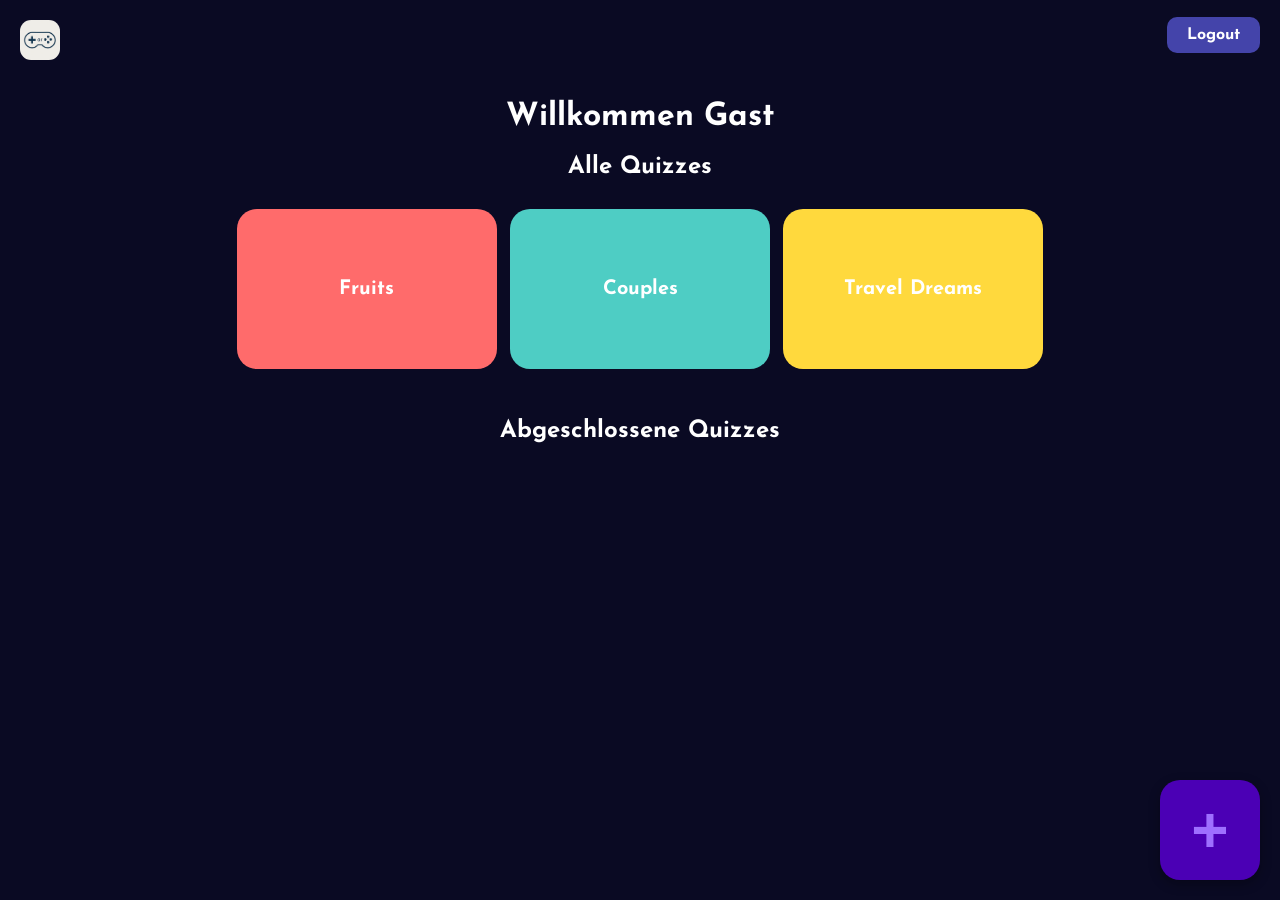
==== dashboard.html @ 1b5c449b "Add files via upload" ====
<!DOCTYPE html>
<html lang="de">

<head>
  <meta charset="UTF-8">
  <title>Dashboard</title>
  <link rel="icon" type="image/x-icon" href="images/icon.png">
  <link rel="stylesheet" href="css/main.css">
  <link href="https://fonts.googleapis.com/css2?family=Josefin+Sans&display=swap" rel="stylesheet">
</head>

<body>
  <!-- Fester Header mit Logout -->
  <header class="site-header">
    <div class="logo-container">
      <img src="images/logo.png" alt="Logo" class="site-logo">
    </div>
    <a href="index.html" class="nav-button">Logout</a>
  </header>

  <div class="container">
    <h1>Willkommen <span id="userName"></span></h1>

    <!-- Verfügbare Quizzes -->
    <h2>Alle Quizzes</h2>
    <div id="quizList" class="quiz-grid"></div>

    <!-- Abgeschlossene Quizzes -->
    <h2 style="margin-top: 50px;">Abgeschlossene Quizzes</h2>
    <div id="completedQuizzes" class="quiz-grid"></div>
  </div>

  <button class="fab-button" onclick="window.location.href='addquiz.html'">
    <span>+</span>
  </button>




  <!-- 💡 Zentrale JS-Logik -->
  <script src="js/main.js"></script>
</body>

</html>
---- css/main.css ----
/* oder was du willst */
:root {
  --radius: 20px;
  /* hier kannst du später z.B. 16px oder 2xl oder 50% setzen */
}


body {
  margin: 0;
  font-family: 'Josefin Sans', sans-serif;
  background-color: #0a0a23;
  color: white;
}

.container {
  max-width: 800px;
  margin: auto;
  padding: 20px;
  text-align: center;
}

.site-header {
  position: fixed;
  top: 0;
  right: 0;
  left: 0;
  padding: 10px 20px;
  background-color: #0a0a23;
  display: flex;
  justify-content: space-between;
  align-items: center;
  z-index: 1000;
}

.site-logo {
  width: 40px;
  /* oder was du willst */
  height: 40px;
  border-radius: 11px;
  /* das macht's rund */
  object-fit: cover;
  /* falls das Bild nicht quadratisch ist */
  margin-right: 10px;
  /* Abstand zum Text */
  margin-top: 10px;
}

.fab-button {
  position: fixed;
  bottom: 20px;
  right: 20px;
  width: 100px;
  /* doppelt so groß */
  height: 100px;
  border-radius: var(--radius);
  background-color: #4B00B5;
  /* dein dunkles Lila */
  border: none;
  box-shadow: 0 4px 12px rgba(0, 0, 0, 0.3);
  cursor: pointer;
  display: flex;
  align-items: center;
  justify-content: center;
  transition: transform 0.2s ease;
  z-index: 999;
}

.fab-button:hover {
  transform: scale(1.05);
}

.fab-button span {
  font-size: 64px;
  /* extra groß */
  color: #9e6fff;
  /* helleres Lila für das "+" */
  line-height: 1;
  font-weight: bold;
  font-family: Arial, sans-serif;
  /* schön rundes Plus */
  user-select: none;
}


.logo-container {
  display: flex;
  align-items: center;
}

.quiz-container-wide {
  max-width: 1600px;
}

.button {
  padding: 15px 30px;
  font-size: 18px;
  background-color: #4444aa;
  color: white;
  border: none;
  border-radius: 10px;
  text-decoration: none;
  cursor: pointer;
}

input {
  display: block;
  margin: 10px auto;
  padding: 10px;
  font-size: 16px;
  width: 80%;
  border-radius: 10px;
  border: none;
}

.error {
  color: red;
}

.quiz-grid {
  display: grid;
  grid-template-columns: repeat(3, 1fr);
  gap: 20px;
  justify-items: center;
  align-items: center;
  margin-top: 30px;
}

@media (max-width: 1000px) {
  .quiz-grid {
    grid-template-columns: repeat(2, 1fr);
  }
}

@media (max-width: 700px) {
  .quiz-grid {
    grid-template-columns: 1fr;
  }
}



.quiz-container {
  padding-top: 40px;
}

.quiz-images {
  display: flex;
  flex-direction: row;
  /* <--- das brauchst du */
  justify-content: center;
  align-items: center;
  flex-wrap: wrap;
  gap: 20px;
}

.quiz-img {
  width: 100%;
  max-width: 600px;
  height: auto;
  max-height: 600px;
  border-radius: var(--radius);
  cursor: pointer;
  object-fit: cover;
  transition: transform 0.2s;
}

.image-wrapper {
  width: 300px;
  height: 300px;
  overflow: hidden;
  border-radius: var(--radius);
  background-color: #fff;
  /* oder transparent */
}

.image-wrapper img {
  width: 100%;
  height: 100%;
  object-fit: cover;
  display: block;
}

.or-circle {
  font-size: 24px;
  font-weight: bold;
  background-color: white;
  color: #0a0a23;
  padding: 15px 20px;
  border-radius: var(--radius);
}

@media (max-width: 768px) {
  .quiz-images {
    flex-direction: column;
  }

  .quiz-img {
    width: 80%;
  }
}


.nav-button {
  background-color: #4444aa;
  color: white;
  padding: 10px 20px;
  text-decoration: none;
  border-radius: 10px;
  font-weight: bold;
  transition: background-color 0.3s ease;
}

.nav-button:hover {
  background-color: #222288;
}

/* chat-box */
body {
  padding-top: 60px;
  /* Platz für Header */
}

/* Chatbox an rechten Rand */
#chatBox {
  position: fixed;
  right: 20px;
  bottom: 20px;
  width: 300px;
  max-height: 400px;
  background: #1a1a3d;
  padding: 15px;
  border-radius: var(--radius);
  box-shadow: 0 0 10px rgba(0, 0, 0, 0.3);
  display: flex;
  flex-direction: column;
  justify-content: flex-end;
  z-index: 1000;
}

/* Chat-Nachrichtenbereich */
.chat-messages {
  flex-grow: 1;
  overflow-y: auto;
  padding: 10px 5px;
  margin-bottom: 10px;
  display: flex;
  flex-direction: column;
  gap: 6px;
}

/* Inputzeile mit Button */
.chat-input-row {
  display: flex;
  gap: 8px;
}

#chatInput {
  flex-grow: 1;
  padding: 8px;
  font-size: 14px;
  border-radius: var(--radius);
  border: none;
}

/* Senden-Button */
.chat-send-button {
  background-color: #4444aa;
  color: white;
  border: none;
  border-radius: var(--radius);
  padding: 8px 12px;
  cursor: pointer;
  font-weight: bold;
}

.chat-send-button:hover {
  background-color: #333399;
}

/* Nachrichten-Design */
.chat-message {
  max-width: 75%;
  padding: 8px 12px;
  border-radius: var(--radius);
  font-size: 14px;
  line-height: 1.4;
  word-wrap: break-word;
}

/* Yannick links */
.chat-message.yannick {
  align-self: flex-start;
  background-color: #333366;
  color: white;
  border-top-left-radius: 0;
}

/* Amélie rechts */
.chat-message.amelie {
  align-self: flex-end;
  background-color: #6666aa;
  color: white;
  border-top-right-radius: 0;
}

.chat-header {
  display: flex;
  justify-content: space-between;
  padding: 0 20px;
  margin-bottom: 5px;
  color: #ccc;
  font-weight: bold;
  font-size: 14px;
}

.chat-name.left {
  text-align: left;
}

.chat-name.right {
  text-align: right;
}

.quiz-card {
  display: flex;
  align-items: center;
  justify-content: center;
  padding: 30px;
  border-radius: var(--radius);
  color: white;
  text-decoration: none;
  font-size: 20px;
  font-weight: bold;
  min-height: 100px;
  width: 100%;
  max-width: 200px;
  text-align: center;
  transition: transform 0.2s ease;
}

.quiz-card:hover {
  transform: scale(1.03);
}


.quiz-img {
  pointer-events: auto;
}

.result-compare-header {
  display: flex;
  justify-content: space-between;
  max-width: 450px;
  margin: 0 auto 20px auto;
  padding-top: 10px;
  gap: 20px;
}

.user-label {
  width: 50%;
  text-align: center;
  font-weight: bold;
  font-size: 18px;
}

.result-question-center {
  text-align: center;
  font-weight: bold;
  margin-bottom: 10px;
  font-size: 20px;
}

.result-row {
  display: flex;
  justify-content: space-between;
  align-items: center;
  margin-bottom: 40px;
  gap: 20px;
  max-width: 450px;
  margin-left: auto;
  margin-right: auto;
}

.result-answer {
  width: 50%;
  text-align: center;
}

.result-answer img {
  width: 100%;
  max-width: 200px;
  aspect-ratio: 1 / 1;
  object-fit: cover;
  border-radius: var(--radius);
  box-shadow: 0 0 12px rgba(0, 0, 0, 0.4);
}

.invisible {
  visibility: hidden;
  height: 24px;
  /* Höhe für Zeilenabstand */
}

/* == adquiz.html == */
.question-block {
  margin-top: 20px;
  padding: 15px;
  border: 2px dashed #444;
  border-radius: var(--radius);
}

#add-question-btn {
  cursor: pointer;
  margin-top: 30px;
  display: inline-block;
  background-color: transparent;
  border: 2px solid #8884d8;
  /* dezentes Lila */
  color: #8884d8;
  padding: 8px 14px;
  font-size: 16px;
  font-family: 'Josefin Sans', sans-serif;
  border-radius: var(--radius);
  align-items: center;
  gap: 6px;
  cursor: pointer;
  transition: all 0.2s ease-in-out;
}

#add-question-btn:hover {
  background-color: rgba(136, 132, 216, 0.1);
  border-color: #a89ff0;
  color: #a89ff0;
}

.remove-question-btn {
  float: right;
  background: transparent;
  border: none;
  font-size: 18px;
  color: red;
  cursor: pointer;
  margin-top: -10px;
  margin-right: -10px;
}

#add-btn-wrapper {
  margin-top: 20px;
  text-align: center;
}

.button-row {
  margin-top: 50px;
  display: flex;
  justify-content: center;
  gap: 20px;
  font-size: 1.5em;
  font-weight: bold;
}

.button-row .button {
  font-size: 1em;
}
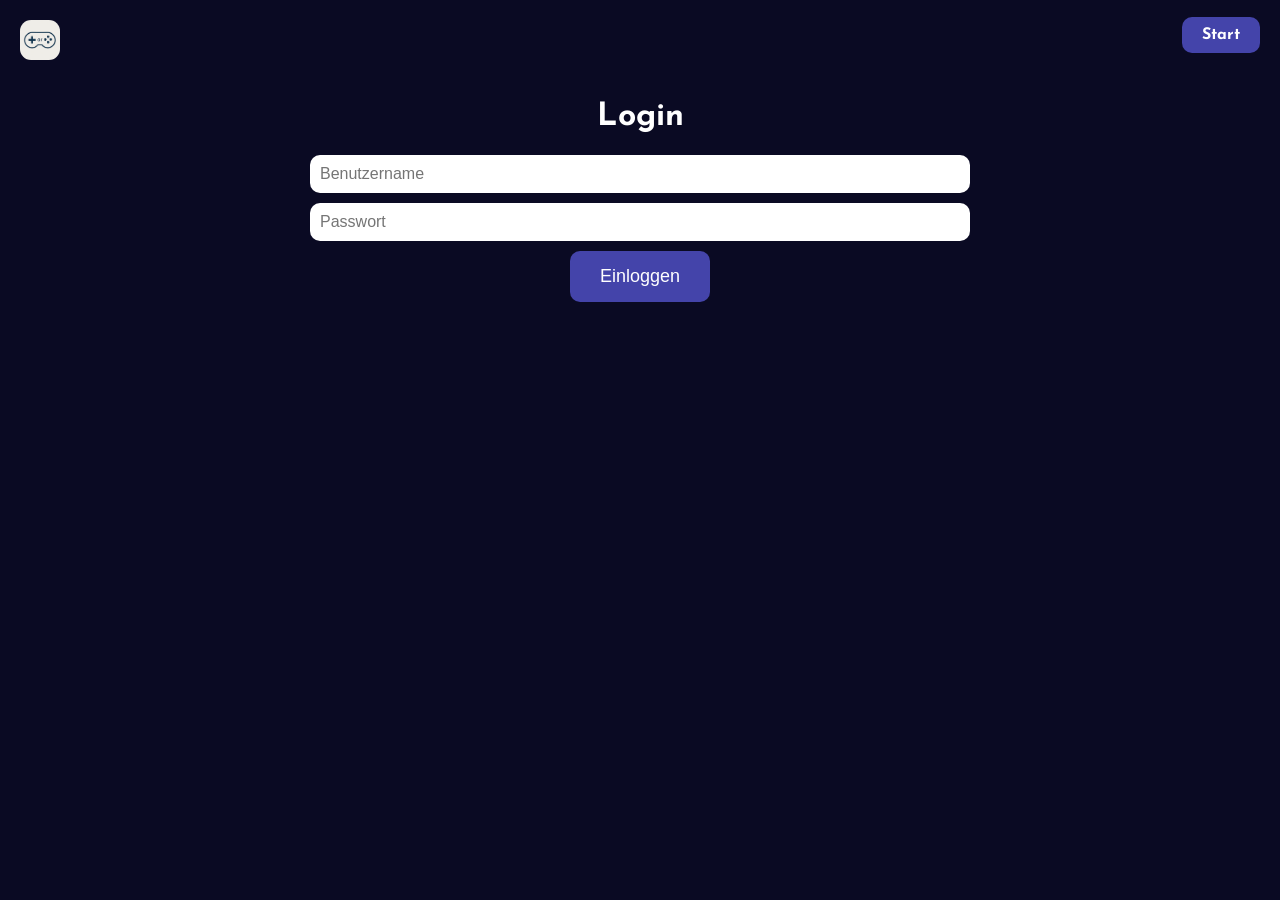
==== commit d1b37b1f: "Update der Dateien von NB" ====
--- a/dashboard.html
+++ b/dashboard.html
@@ -15,7 +15,7 @@
     <div class="logo-container">
       <img src="images/logo.png" alt="Logo" class="site-logo">
     </div>
-    <a href="index.html" class="nav-button">Logout</a>
+    <a href="#" onclick="event.preventDefault(); logout();" class="nav-button">Logout</a>
   </header>
 
   <div class="container">
@@ -30,9 +30,9 @@
     <div id="completedQuizzes" class="quiz-grid"></div>
   </div>
 
-  <button class="fab-button" onclick="window.location.href='addquiz.html'">
-    <span>+</span>
-  </button>
+    <button class="fab-button" onclick="window.location.href='addquiz.html'">
+      <span>+</span>
+    </button>
 
 
 
@@ -41,4 +41,4 @@
   <script src="js/main.js"></script>
 </body>
 
-</html>+</html>
--- a/css/main.css
+++ b/css/main.css
@@ -137,6 +137,16 @@
   }
 }
 
+#progress-counter {
+  position: absolute;
+  top: 80px;
+  /* Abstand von oben */
+  left: 20px;
+  /* Abstand von links */
+  font-size: 20px;
+  color: white;
+  font-weight: bold;
+}
 
 
 .quiz-container {
@@ -395,6 +405,15 @@
   box-shadow: 0 0 12px rgba(0, 0, 0, 0.4);
 }
 
+.match-score {
+  text-align: center;
+  font-size: 22px;
+  font-weight: bold;
+  color: #66ff99;
+  margin-bottom: 20px;
+}
+
+
 .invisible {
   visibility: hidden;
   height: 24px;
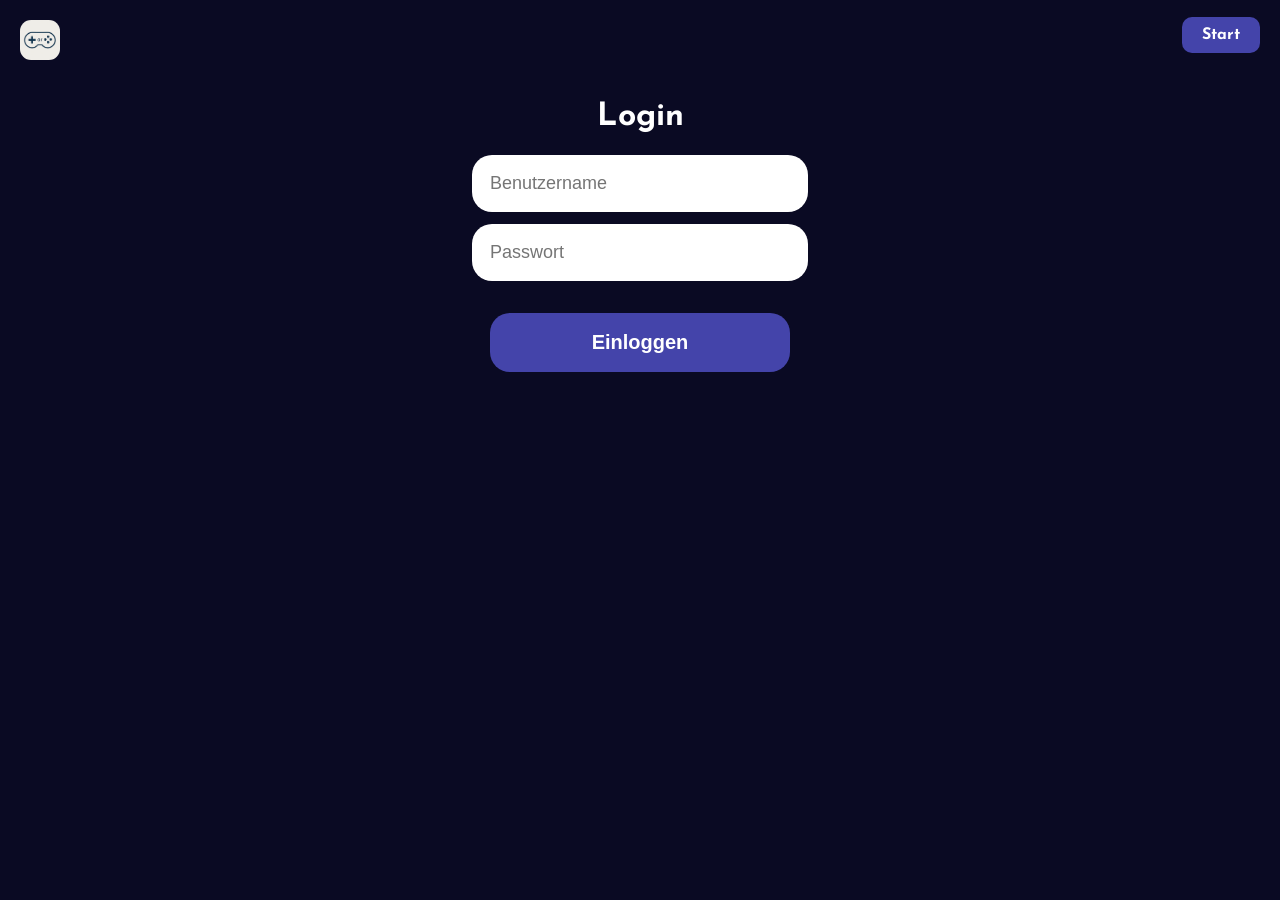
==== commit f0076e36: "Update: journal.html" ====
--- a/dashboard.html
+++ b/dashboard.html
@@ -15,6 +15,7 @@
     <div class="logo-container">
       <img src="images/logo.png" alt="Logo" class="site-logo">
     </div>
+    <a href="journal.html" class="nav-button">Journal</a>
     <a href="#" onclick="event.preventDefault(); logout();" class="nav-button">Logout</a>
   </header>
 
--- a/css/main.css
+++ b/css/main.css
@@ -1,482 +1,549 @@
-/* oder was du willst */
+/* ============================================
+   GLOBAL VARIABLES & BASE SETTINGS
+============================================ */
 :root {
-  --radius: 20px;
-  /* hier kannst du später z.B. 16px oder 2xl oder 50% setzen */
-}
-
+    --radius: 20px;
+}
 
 body {
-  margin: 0;
-  font-family: 'Josefin Sans', sans-serif;
-  background-color: #0a0a23;
-  color: white;
+    margin: 0;
+    padding-top: 60px;
+    /* Platz für Header */
+    font-family: 'Josefin Sans', sans-serif;
+    background-color: #0a0a23;
+    color: white;
+}
+
+/* ============================================
+   SHARED COMPONENTS (Buttons, Inputs, Header)
+============================================ */
+.button {
+    padding: 15px 30px;
+    font-size: 18px;
+    background-color: #4444aa;
+    color: white;
+    border: none;
+    border-radius: 10px;
+    text-decoration: none;
+    cursor: pointer;
+}
+
+.nav-button {
+    background-color: #4444aa;
+    color: white;
+    padding: 10px 20px;
+    text-decoration: none;
+    border-radius: 10px;
+    font-weight: bold;
+    transition: background-color 0.3s ease;
+}
+
+.nav-button:hover,
+.chat-send-button:hover,
+.fab-button:hover,
+.button:hover {
+    background-color: #222288;
+}
+
+input {
+    display: block;
+    margin: 10px auto;
+    padding: 10px;
+    font-size: 16px;
+    width: 80%;
+    border-radius: 10px;
+    border: none;
+}
+
+.error {
+    color: red;
+}
+
+.site-header {
+    position: fixed;
+    top: 0;
+    right: 0;
+    left: 0;
+    padding: 10px 20px;
+    background-color: #0a0a23;
+    display: flex;
+    justify-content: space-between;
+    align-items: center;
+    z-index: 1000;
+}
+
+.logo-container {
+    display: flex;
+    align-items: center;
+}
+
+.site-logo {
+    width: 40px;
+    height: 40px;
+    border-radius: 11px;
+    object-fit: cover;
+    margin-right: 10px;
+    margin-top: 10px;
 }
 
 .container {
-  max-width: 800px;
-  margin: auto;
-  padding: 20px;
-  text-align: center;
-}
-
-.site-header {
-  position: fixed;
-  top: 0;
-  right: 0;
-  left: 0;
-  padding: 10px 20px;
-  background-color: #0a0a23;
-  display: flex;
-  justify-content: space-between;
-  align-items: center;
-  z-index: 1000;
-}
-
-.site-logo {
-  width: 40px;
-  /* oder was du willst */
-  height: 40px;
-  border-radius: 11px;
-  /* das macht's rund */
-  object-fit: cover;
-  /* falls das Bild nicht quadratisch ist */
-  margin-right: 10px;
-  /* Abstand zum Text */
-  margin-top: 10px;
+    max-width: 800px;
+    margin: auto;
+    padding: 20px;
+    text-align: center;
+}
+
+/* ========================== */
+/* LOGIN PAGE – Mobile Fokus */
+/* ========================== */
+
+.login-button {
+    width: 90%;
+    max-width: 300px;
+    font-size: 20px;
+    padding: 18px;
+    border-radius: var(--radius);
+    background-color: #4444aa;
+    color: white;
+    font-weight: bold;
+    border: none;
+    cursor: pointer;
+    margin-top: 20px;
+    transition: background-color 0.3s ease;
+}
+
+.login-button:hover {
+    background-color: #222288;
+}
+
+form input {
+    width: 90%;
+    max-width: 300px;
+    padding: 18px;
+    font-size: 18px;
+    border-radius: var(--radius);
+    border: none;
+    margin-bottom: 12px;
+}
+
+
+/* ============================================
+   DASHBOARD (dashboard.html)
+============================================ */
+.quiz-grid {
+    display: grid;
+    grid-template-columns: repeat(3, 1fr);
+    gap: 20px;
+    justify-items: center;
+    align-items: center;
+    margin-top: 30px;
+}
+
+.quiz-card {
+    display: flex;
+    align-items: center;
+    justify-content: center;
+    padding: 30px;
+    border-radius: var(--radius);
+    color: white;
+    text-decoration: none;
+    font-size: 20px;
+    font-weight: bold;
+    min-height: 100px;
+    width: 100%;
+    max-width: 200px;
+    text-align: center;
+    transition: transform 0.2s ease;
+}
+
+.quiz-card:hover {
+    transform: scale(1.03);
 }
 
 .fab-button {
-  position: fixed;
-  bottom: 20px;
-  right: 20px;
-  width: 100px;
-  /* doppelt so groß */
-  height: 100px;
-  border-radius: var(--radius);
-  background-color: #4B00B5;
-  /* dein dunkles Lila */
-  border: none;
-  box-shadow: 0 4px 12px rgba(0, 0, 0, 0.3);
-  cursor: pointer;
-  display: flex;
-  align-items: center;
-  justify-content: center;
-  transition: transform 0.2s ease;
-  z-index: 999;
-}
-
-.fab-button:hover {
-  transform: scale(1.05);
+    position: fixed;
+    bottom: 20px;
+    right: 20px;
+    width: 100px;
+    height: 100px;
+    border-radius: var(--radius);
+    background-color: #4B00B5;
+    border: none;
+    box-shadow: 0 4px 12px rgba(0, 0, 0, 0.3);
+    cursor: pointer;
+    display: flex;
+    align-items: center;
+    justify-content: center;
+    transition: transform 0.2s ease;
+    z-index: 999;
 }
 
 .fab-button span {
-  font-size: 64px;
-  /* extra groß */
-  color: #9e6fff;
-  /* helleres Lila für das "+" */
-  line-height: 1;
-  font-weight: bold;
-  font-family: Arial, sans-serif;
-  /* schön rundes Plus */
-  user-select: none;
-}
-
-
-.logo-container {
-  display: flex;
-  align-items: center;
+    font-size: 64px;
+    color: #9e6fff;
+    line-height: 1;
+    font-weight: bold;
+    font-family: Arial, sans-serif;
+    user-select: none;
+}
+
+
+/* ============================================
+   QUIZ PAGE (quiz.html)
+============================================ */
+.quiz-container {
+    padding-top: 40px;
 }
 
 .quiz-container-wide {
-  max-width: 1600px;
-}
-
-.button {
-  padding: 15px 30px;
-  font-size: 18px;
-  background-color: #4444aa;
-  color: white;
-  border: none;
-  border-radius: 10px;
-  text-decoration: none;
-  cursor: pointer;
-}
-
-input {
-  display: block;
-  margin: 10px auto;
-  padding: 10px;
-  font-size: 16px;
-  width: 80%;
-  border-radius: 10px;
-  border: none;
-}
-
-.error {
-  color: red;
-}
-
-.quiz-grid {
-  display: grid;
-  grid-template-columns: repeat(3, 1fr);
-  gap: 20px;
-  justify-items: center;
-  align-items: center;
-  margin-top: 30px;
-}
-
+    max-width: 1600px;
+}
+
+.quiz-images {
+    display: flex;
+    flex-direction: row;
+    justify-content: center;
+    align-items: center;
+    flex-wrap: wrap;
+    gap: 20px;
+}
+
+.quiz-img {
+    pointer-events: auto;
+    width: 100%;
+    max-width: 600px;
+    height: auto;
+    max-height: 600px;
+    border-radius: var(--radius);
+    cursor: pointer;
+    object-fit: cover;
+    transition: transform 0.2s;
+}
+
+.image-wrapper {
+    width: 300px;
+    height: 300px;
+    overflow: hidden;
+    border-radius: var(--radius);
+    background-color: #fff;
+}
+
+.image-wrapper img {
+    width: 100%;
+    height: 100%;
+    object-fit: cover;
+    display: block;
+}
+
+.or-circle {
+    font-size: 24px;
+    font-weight: bold;
+    background-color: white;
+    color: #0a0a23;
+    padding: 15px 20px;
+    border-radius: var(--radius);
+}
+
+#progress-counter {
+    position: absolute;
+    top: 80px;
+    left: 20px;
+    font-size: 20px;
+    color: white;
+    font-weight: bold;
+}
+
+/* ============================================
+   RESULTS PAGE (results.html)
+============================================ */
+.result-compare-header {
+    display: flex;
+    justify-content: space-between;
+    max-width: 450px;
+    margin: 0 auto 20px auto;
+    padding-top: 10px;
+    gap: 20px;
+}
+
+.user-label {
+    width: 50%;
+    text-align: center;
+    font-weight: bold;
+    font-size: 18px;
+}
+
+.result-question-center {
+    text-align: center;
+    font-weight: bold;
+    margin-bottom: 10px;
+    font-size: 20px;
+}
+
+.result-row {
+    display: flex;
+    justify-content: space-between;
+    align-items: center;
+    margin-bottom: 40px;
+    gap: 20px;
+    max-width: 450px;
+    margin-left: auto;
+    margin-right: auto;
+}
+
+.result-answer {
+    width: 50%;
+    text-align: center;
+}
+
+.result-answer img {
+    width: 100%;
+    max-width: 200px;
+    aspect-ratio: 1 / 1;
+    object-fit: cover;
+    border-radius: var(--radius);
+    box-shadow: 0 0 12px rgba(0, 0, 0, 0.4);
+}
+
+.match-score {
+    text-align: center;
+    font-size: 22px;
+    font-weight: bold;
+    color: #66ff99;
+    margin-bottom: 20px;
+}
+
+.invisible {
+    visibility: hidden;
+    height: 24px;
+}
+
+/* ============================================
+   CHAT COMPONENT (used in results.html)
+============================================ */
+#chatBox {
+    position: fixed;
+    right: 20px;
+    bottom: 20px;
+    width: 300px;
+    max-height: 400px;
+    background: #1a1a3d;
+    padding: 15px;
+    border-radius: var(--radius);
+    box-shadow: 0 0 10px rgba(0, 0, 0, 0.3);
+    display: flex;
+    flex-direction: column;
+    justify-content: flex-end;
+    z-index: 1000;
+}
+
+.chat-messages {
+    flex-grow: 1;
+    overflow-y: auto;
+    padding: 10px 5px;
+    margin-bottom: 10px;
+    display: flex;
+    flex-direction: column;
+    gap: 6px;
+}
+
+.chat-input-row {
+    display: flex;
+    gap: 8px;
+}
+
+#chatInput {
+    flex-grow: 1;
+    padding: 8px;
+    font-size: 14px;
+    border-radius: var(--radius);
+    border: none;
+}
+
+.chat-send-button {
+    background-color: #4444aa;
+    color: white;
+    border: none;
+    border-radius: var(--radius);
+    padding: 8px 12px;
+    cursor: pointer;
+    font-weight: bold;
+}
+
+.chat-message {
+    max-width: 75%;
+    padding: 8px 12px;
+    border-radius: var(--radius);
+    font-size: 14px;
+    line-height: 1.4;
+    word-wrap: break-word;
+}
+
+.chat-message.user2 {
+    align-self: flex-start;
+    background-color: #333366;
+    color: white;
+    border-top-left-radius: 0;
+}
+
+.chat-message.user1 {
+    align-self: flex-end;
+    background-color: #6666aa;
+    color: white;
+    border-top-right-radius: 0;
+}
+
+.chat-header {
+    display: flex;
+    justify-content: space-between;
+    padding: 0 20px;
+    margin-bottom: 5px;
+    color: #ccc;
+    font-weight: bold;
+    font-size: 14px;
+}
+
+.chat-name.left {
+    text-align: left;
+}
+
+.chat-name.right {
+    text-align: right;
+}
+
+/* ============================================
+   CREATE QUIZ PAGE (adquiz.html)
+============================================ */
+.question-block {
+    margin-top: 20px;
+    padding: 15px;
+    border: 2px dashed #444;
+    border-radius: var(--radius);
+}
+
+#add-question-btn {
+    cursor: pointer;
+    margin-top: 30px;
+    display: inline-block;
+    background-color: transparent;
+    border: 2px solid #8884d8;
+    color: #8884d8;
+    padding: 8px 14px;
+    font-size: 16px;
+    font-family: 'Josefin Sans', sans-serif;
+    border-radius: var(--radius);
+    align-items: center;
+    gap: 6px;
+    transition: all 0.2s ease-in-out;
+}
+
+#add-question-btn:hover {
+    background-color: rgba(136, 132, 216, 0.1);
+    border-color: #a89ff0;
+    color: #a89ff0;
+}
+
+.remove-question-btn {
+    float: right;
+    background: transparent;
+    border: none;
+    font-size: 18px;
+    color: red;
+    cursor: pointer;
+    margin-top: -10px;
+    margin-right: -10px;
+}
+
+#add-btn-wrapper {
+    margin-top: 20px;
+    text-align: center;
+}
+
+.button-row {
+    margin-top: 50px;
+    display: flex;
+    justify-content: center;
+    gap: 20px;
+    font-size: 1.5em;
+    font-weight: bold;
+}
+
+.button-row .button {
+    font-size: 1em;
+}
+
+/* ============================================
+   MOBILE OPTIMIZATIONS
+============================================ */
 @media (max-width: 1000px) {
-  .quiz-grid {
-    grid-template-columns: repeat(2, 1fr);
-  }
-}
-
-@media (max-width: 700px) {
-  .quiz-grid {
-    grid-template-columns: 1fr;
-  }
-}
-
-#progress-counter {
-  position: absolute;
-  top: 80px;
-  /* Abstand von oben */
-  left: 20px;
-  /* Abstand von links */
-  font-size: 20px;
-  color: white;
-  font-weight: bold;
-}
-
-
-.quiz-container {
-  padding-top: 40px;
-}
-
-.quiz-images {
-  display: flex;
-  flex-direction: row;
-  /* <--- das brauchst du */
-  justify-content: center;
-  align-items: center;
-  flex-wrap: wrap;
-  gap: 20px;
-}
-
-.quiz-img {
-  width: 100%;
-  max-width: 600px;
-  height: auto;
-  max-height: 600px;
-  border-radius: var(--radius);
-  cursor: pointer;
-  object-fit: cover;
-  transition: transform 0.2s;
-}
-
-.image-wrapper {
-  width: 300px;
-  height: 300px;
-  overflow: hidden;
-  border-radius: var(--radius);
-  background-color: #fff;
-  /* oder transparent */
-}
-
-.image-wrapper img {
-  width: 100%;
-  height: 100%;
-  object-fit: cover;
-  display: block;
-}
-
-.or-circle {
-  font-size: 24px;
-  font-weight: bold;
-  background-color: white;
-  color: #0a0a23;
-  padding: 15px 20px;
-  border-radius: var(--radius);
+    .quiz-grid {
+        grid-template-columns: repeat(2, 1fr);
+    }
 }
 
 @media (max-width: 768px) {
-  .quiz-images {
-    flex-direction: column;
-  }
-
-  .quiz-img {
-    width: 80%;
-  }
-}
-
-
-.nav-button {
-  background-color: #4444aa;
-  color: white;
-  padding: 10px 20px;
-  text-decoration: none;
-  border-radius: 10px;
-  font-weight: bold;
-  transition: background-color 0.3s ease;
-}
-
-.nav-button:hover {
-  background-color: #222288;
-}
-
-/* chat-box */
-body {
-  padding-top: 60px;
-  /* Platz für Header */
-}
-
-/* Chatbox an rechten Rand */
-#chatBox {
-  position: fixed;
-  right: 20px;
-  bottom: 20px;
-  width: 300px;
-  max-height: 400px;
-  background: #1a1a3d;
-  padding: 15px;
-  border-radius: var(--radius);
-  box-shadow: 0 0 10px rgba(0, 0, 0, 0.3);
-  display: flex;
-  flex-direction: column;
-  justify-content: flex-end;
-  z-index: 1000;
-}
-
-/* Chat-Nachrichtenbereich */
-.chat-messages {
-  flex-grow: 1;
-  overflow-y: auto;
-  padding: 10px 5px;
-  margin-bottom: 10px;
-  display: flex;
-  flex-direction: column;
-  gap: 6px;
-}
-
-/* Inputzeile mit Button */
-.chat-input-row {
-  display: flex;
-  gap: 8px;
-}
-
-#chatInput {
-  flex-grow: 1;
-  padding: 8px;
-  font-size: 14px;
-  border-radius: var(--radius);
-  border: none;
-}
-
-/* Senden-Button */
-.chat-send-button {
-  background-color: #4444aa;
-  color: white;
-  border: none;
-  border-radius: var(--radius);
-  padding: 8px 12px;
-  cursor: pointer;
-  font-weight: bold;
-}
-
-.chat-send-button:hover {
-  background-color: #333399;
-}
-
-/* Nachrichten-Design */
-.chat-message {
-  max-width: 75%;
-  padding: 8px 12px;
-  border-radius: var(--radius);
-  font-size: 14px;
-  line-height: 1.4;
-  word-wrap: break-word;
-}
-
-/* Yannick links */
-.chat-message.yannick {
-  align-self: flex-start;
-  background-color: #333366;
-  color: white;
-  border-top-left-radius: 0;
-}
-
-/* Amélie rechts */
-.chat-message.amelie {
-  align-self: flex-end;
-  background-color: #6666aa;
-  color: white;
-  border-top-right-radius: 0;
-}
-
-.chat-header {
-  display: flex;
-  justify-content: space-between;
-  padding: 0 20px;
-  margin-bottom: 5px;
-  color: #ccc;
-  font-weight: bold;
-  font-size: 14px;
-}
-
-.chat-name.left {
-  text-align: left;
-}
-
-.chat-name.right {
-  text-align: right;
-}
-
-.quiz-card {
-  display: flex;
-  align-items: center;
-  justify-content: center;
-  padding: 30px;
-  border-radius: var(--radius);
-  color: white;
-  text-decoration: none;
-  font-size: 20px;
-  font-weight: bold;
-  min-height: 100px;
-  width: 100%;
-  max-width: 200px;
-  text-align: center;
-  transition: transform 0.2s ease;
-}
-
-.quiz-card:hover {
-  transform: scale(1.03);
-}
-
-
-.quiz-img {
-  pointer-events: auto;
-}
-
-.result-compare-header {
-  display: flex;
-  justify-content: space-between;
-  max-width: 450px;
-  margin: 0 auto 20px auto;
-  padding-top: 10px;
-  gap: 20px;
-}
-
-.user-label {
-  width: 50%;
-  text-align: center;
-  font-weight: bold;
-  font-size: 18px;
-}
-
-.result-question-center {
-  text-align: center;
-  font-weight: bold;
-  margin-bottom: 10px;
-  font-size: 20px;
-}
-
-.result-row {
-  display: flex;
-  justify-content: space-between;
-  align-items: center;
-  margin-bottom: 40px;
-  gap: 20px;
-  max-width: 450px;
-  margin-left: auto;
-  margin-right: auto;
-}
-
-.result-answer {
-  width: 50%;
-  text-align: center;
-}
-
-.result-answer img {
-  width: 100%;
-  max-width: 200px;
-  aspect-ratio: 1 / 1;
-  object-fit: cover;
-  border-radius: var(--radius);
-  box-shadow: 0 0 12px rgba(0, 0, 0, 0.4);
-}
-
-.match-score {
-  text-align: center;
-  font-size: 22px;
-  font-weight: bold;
-  color: #66ff99;
-  margin-bottom: 20px;
-}
-
-
-.invisible {
-  visibility: hidden;
-  height: 24px;
-  /* Höhe für Zeilenabstand */
-}
-
-/* == adquiz.html == */
-.question-block {
-  margin-top: 20px;
-  padding: 15px;
-  border: 2px dashed #444;
-  border-radius: var(--radius);
-}
-
-#add-question-btn {
-  cursor: pointer;
-  margin-top: 30px;
-  display: inline-block;
-  background-color: transparent;
-  border: 2px solid #8884d8;
-  /* dezentes Lila */
-  color: #8884d8;
-  padding: 8px 14px;
-  font-size: 16px;
-  font-family: 'Josefin Sans', sans-serif;
-  border-radius: var(--radius);
-  align-items: center;
-  gap: 6px;
-  cursor: pointer;
-  transition: all 0.2s ease-in-out;
-}
-
-#add-question-btn:hover {
-  background-color: rgba(136, 132, 216, 0.1);
-  border-color: #a89ff0;
-  color: #a89ff0;
-}
-
-.remove-question-btn {
-  float: right;
-  background: transparent;
-  border: none;
-  font-size: 18px;
-  color: red;
-  cursor: pointer;
-  margin-top: -10px;
-  margin-right: -10px;
-}
-
-#add-btn-wrapper {
-  margin-top: 20px;
-  text-align: center;
-}
-
-.button-row {
-  margin-top: 50px;
-  display: flex;
-  justify-content: center;
-  gap: 20px;
-  font-size: 1.5em;
-  font-weight: bold;
-}
-
-.button-row .button {
-  font-size: 1em;
+    .quiz-images {
+        flex-direction: column;
+    }
+
+    .quiz-img {
+        width: 80%;
+    }
+
+    .site-header {
+        flex-direction: column;
+        align-items: flex-start;
+        gap: 10px;
+        padding: 10px;
+    }
+
+    .quiz-grid {
+        grid-template-columns: 1fr;
+        gap: 16px;
+    }
+
+    .quiz-card,
+    .button {
+        width: 90%;
+        font-size: 20px;
+        padding: 20px;
+    }
+
+    input {
+        width: 90%;
+        font-size: 20px;
+        padding: 16px;
+    }
+
+    .site-logo {
+        width: 30px;
+        height: 30px;
+    }
+
+    h1 {
+        font-size: 32px;
+        margin-top: 20px;
+        margin-bottom: 20px;
+    }
+
+    h2 {
+        font-size: 24px;
+        margin-bottom: 10px;
+    }
+
+    .container {
+        padding: 20px;
+        margin-top: 60px;
+    }
+
+    form input {
+        font-size: 22px !important;
+        padding: 20px !important;
+        height: auto !important;
+    }
+
+    .login-button {
+        font-size: 22px !important;
+        padding: 20px !important;
+    }
+
 }
